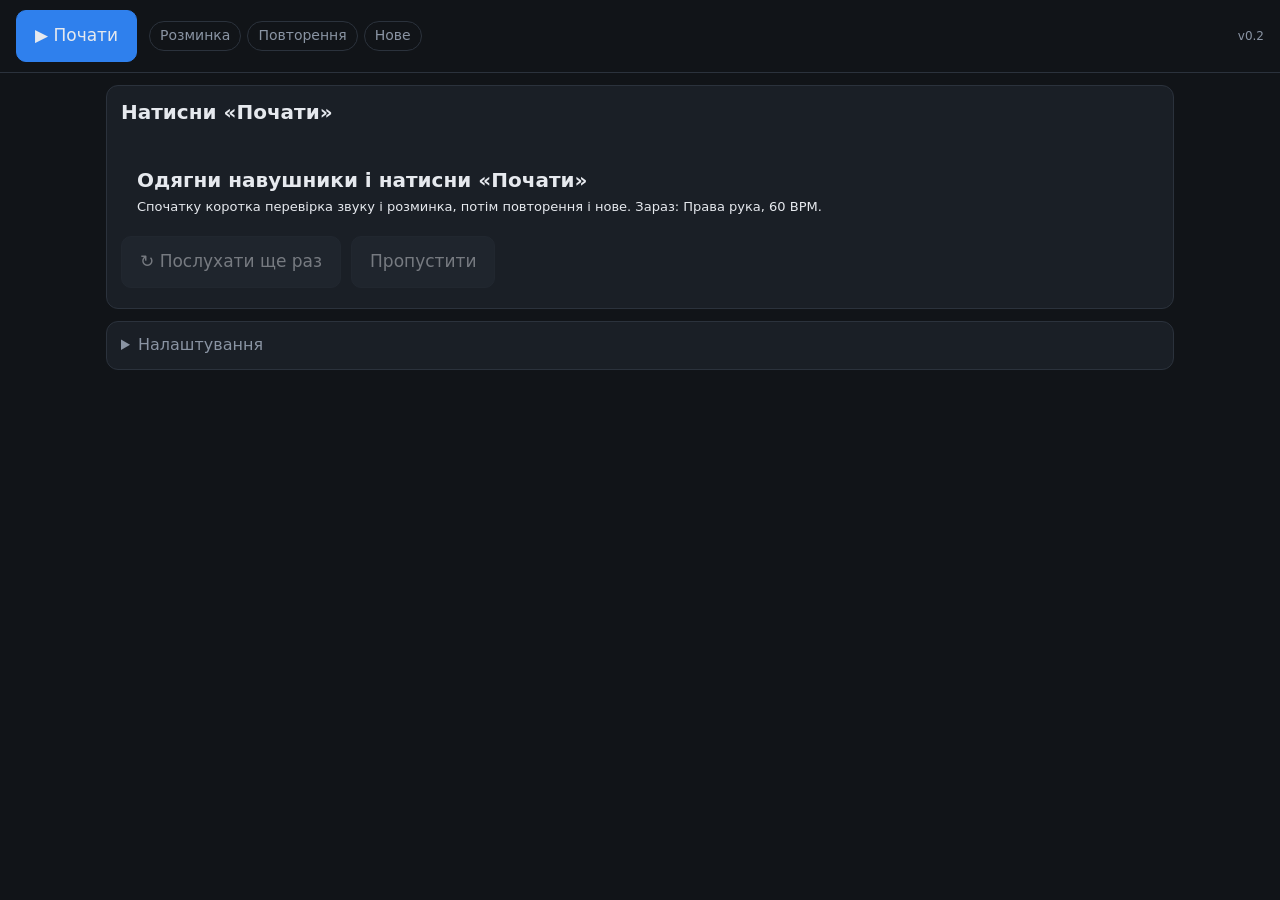
==== index.html @ 02f57fab "Trainer: help ladder, sound check, beat frame, hit pops, hand colours - Help ladder for a phrase tha" ====
<!doctype html>
<html lang="uk">
<head>
  <meta charset="utf-8">
  <meta name="viewport" content="width=device-width, initial-scale=1, viewport-fit=cover">
  <meta name="theme-color" content="#111418">
  <title>Ехо-тренажер</title>
  <link rel="stylesheet" href="style.css">
</head>
<body class="trainer">
  <div id="beatFrame"></div>
  <header class="topbar">
    <button id="goBtn" class="big primary">▶ Почати</button>
    <nav id="stages" class="stages">
      <span data-stage="warmup">Розминка</span>
      <span data-stage="review">Повторення</span>
      <span data-stage="new">Нове</span>
    </nav>
    <span class="muted version">v0.2</span>
  </header>

  <main class="trainer-main">
    <section class="card stage-card">
      <div class="phrase-head">
        <div>
          <div id="phraseTitle" class="phrase-title">Натисни «Почати»</div>
          <div id="phraseSub" class="muted small"></div>
        </div>
        <div class="head-right">
          <div id="streak" class="streak"></div>
          <div id="micLabel" class="muted small"></div>
        </div>
      </div>

      <div id="grid" class="grid"></div>

      <div id="plate" class="result rec"></div>

      <div class="row">
        <button id="againBtn" class="big" disabled>↻ Послухати ще раз</button>
        <button id="skipBtn" class="big" disabled>Пропустити</button>
      </div>
    </section>

    <section class="card">
      <details id="settingsBox">
        <summary>Налаштування</summary>
        <div class="settings">
          <label class="inline">Звук
            <select id="kitSelect"><option value="pad">Мій пад</option><option value="snare">Малий барабан</option></select>
          </label>
          <label class="inline">Оцінка
            <select id="strictSelect"></select>
          </label>
          <label class="slider">
            <span>Чутливість мікрофона: <b id="sensVal"></b></span>
            <input id="sens" type="range" min="0" max="30" step="1">
            <span class="muted small">Удари губляться — праворуч. Ловить зайве (кімнату, хвіст пада) — ліворуч.</span>
          </label>
          <label class="slider">
            <span>Метроном: <b id="metroVal"></b></span>
            <input id="metro" type="range" min="0" max="100" step="5">
          </label>
          <label class="inline check"><input id="leftTopCheck" type="checkbox"> Ліва рука зверху</label>
          <label class="inline check"><input id="blinkCheck" type="checkbox"> Мигалка: рамка екрана блимає на кожну долю</label>
          <label class="inline check"><input id="replayCheck" type="checkbox"> «Як я зіграв»: після кожної спроби програти її звуком барабана</label>
          <p class="muted small">Мікрофон, чутливість, записи пада і калібрування затримки — на <a href="test.html">сторінці тесту</a>.</p>
        </div>
      </details>
    </section>
  </main>

  <script type="module" src="trainer.js"></script>
</body>
</html>
---- style.css ----
:root {
  --bg: #111418;
  --card: #1a1f26;
  --line: #2b323c;
  --text: #e6e9ee;
  --muted: #8a94a3;
  --accent: #ff9f43;
  --soft: #4fc3f7;
  --ok: #66d17a;
  --bad: #ff6b6b;
  --primary: #2f80ed;
  --right: #ff7a59;
  --left: #4fc3f7;
  color-scheme: dark;
}

* { box-sizing: border-box; }

body {
  margin: 0;
  background: var(--bg);
  color: var(--text);
  font: 16px/1.4 system-ui, -apple-system, "Segoe UI", Roboto, sans-serif;
  padding: env(safe-area-inset-top) env(safe-area-inset-right) env(safe-area-inset-bottom) env(safe-area-inset-left);
}

.topbar {
  position: sticky;
  top: 0;
  z-index: 2;
  display: flex;
  align-items: center;
  gap: 12px;
  padding: 10px 16px;
  background: var(--bg);
  border-bottom: 1px solid var(--line);
}
.status { flex: 1; min-width: 0; }
.status > div { overflow: hidden; text-overflow: ellipsis; white-space: nowrap; }
.version { font-size: 12px; }

main {
  display: grid;
  grid-template-columns: repeat(auto-fit, minmax(min(100%, 420px), 1fr));
  gap: 12px;
  padding: 12px 16px 32px;
}

.card {
  background: var(--card);
  border: 1px solid var(--line);
  border-radius: 12px;
  padding: 12px 14px;
  min-width: 0;
}
h2 { font-size: 16px; margin: 0 0 10px; color: var(--muted); font-weight: 600; }
p { margin: 0 0 10px; }

.muted { color: var(--muted); }
.small { font-size: 13px; }

.row { display: flex; flex-wrap: wrap; align-items: center; gap: 10px; margin: 8px 0; }
.row.small { gap: 16px; }

button {
  font: inherit;
  color: var(--text);
  background: #262d37;
  border: 1px solid var(--line);
  border-radius: 10px;
  padding: 8px 12px;
  cursor: pointer;
  touch-action: manipulation;
}
button.big { min-height: 52px; padding: 10px 18px; font-size: 17px; }
button.primary { background: var(--primary); border-color: var(--primary); }
button.armed { background: var(--bad); border-color: var(--bad); }
button:disabled { opacity: .45; }

input[type=number], select {
  font: inherit;
  color: var(--text);
  background: #0d1014;
  border: 1px solid var(--line);
  border-radius: 8px;
  padding: 8px;
}
input[type=number] { width: 80px; }
label.inline { display: inline-flex; align-items: center; gap: 8px; }

.slider { display: block; margin: 12px 0 4px; }
.slider input { width: 100%; height: 36px; accent-color: var(--primary); }

canvas { display: block; width: 100%; height: 160px; background: #0d1014; border-radius: 8px; margin-top: 8px; }

.meter { position: relative; height: 22px; background: #0d1014; border-radius: 6px; overflow: hidden; }
#meterFill { position: absolute; inset: 0 auto 0 0; width: 0; background: linear-gradient(90deg, var(--ok), var(--accent)); }
#meterThr { position: absolute; top: 0; bottom: 0; width: 2px; background: var(--bad); left: 0; }

.counter { display: flex; align-items: baseline; gap: 10px; }
#hitCount { font-size: 56px; font-weight: 700; font-variant-numeric: tabular-nums; }

.result { min-height: 1.4em; margin-top: 6px; }
.result .ok { color: var(--ok); }
.result .bad { color: var(--bad); }

/* recording state plate: amber = wait, green = play now, outlined green = done */
.rec { display: flex; flex-direction: column; gap: 4px; padding: 10px 14px; border-radius: 10px; border: 2px solid transparent; }
.rec:empty { display: none; }
.rec b { font-size: 1.25em; }
.rec-wait { background: rgba(255, 159, 67, .15); border-color: var(--accent); color: var(--accent); }
.rec-go { background: var(--ok); border-color: var(--ok); color: #0d1a10; }
.rec-done { background: rgba(102, 209, 122, .12); border-color: var(--ok); color: var(--ok); }
.rec-warn { background: rgba(255, 107, 107, .12); border-color: var(--bad); color: var(--bad); }

.dots { display: flex; gap: 6px; flex-wrap: wrap; }
.dots span { width: 18px; height: 18px; border-radius: 50%; border: 2px solid var(--line); }
.dots span.count { width: 12px; height: 12px; }
.dots span.now { border-color: var(--text); }
.dots span.hit { background: var(--ok); border-color: var(--ok); }
.dots span.miss { background: var(--bad); border-color: var(--bad); }

.samples { display: flex; flex-direction: column; gap: 6px; margin: 8px 0; }
.sample { display: flex; align-items: center; gap: 8px; }
.sample canvas { width: 120px; height: 36px; margin: 0; flex: none; }
.sample .tag { width: 64px; flex: none; font-weight: 600; }
.sample .tag.accent { color: var(--accent); }
.sample .tag.soft { color: var(--soft); }
.sample .grow { flex: 1; }

.phrase { display: flex; gap: 6px; margin: 12px 0 0; font-size: 26px; font-weight: 700; }
.phrase span { width: 1.4em; text-align: center; border-radius: 6px; position: relative; padding-top: 14px; }
.phrase span.acc::before { content: ">"; position: absolute; top: -4px; left: 0; right: 0; font-size: 16px; color: var(--accent); }
.phrase span.now { background: var(--primary); }

pre { white-space: pre-wrap; word-break: break-word; color: var(--muted); }
summary { cursor: pointer; color: var(--muted); }

/* ---------- echo trainer ---------- */

.stages { flex: 1; display: flex; gap: 6px; flex-wrap: wrap; min-width: 0; }
.stages span { padding: 4px 10px; border-radius: 999px; border: 1px solid var(--line); color: var(--muted); font-size: 14px; }
.stages span.active { border-color: var(--primary); background: var(--primary); color: #fff; }
.stages span.done { color: var(--ok); border-color: var(--ok); }
.stages span.done::before { content: "✓ "; }

.trainer-main { grid-template-columns: 1fr; max-width: 1100px; margin: 0 auto; }
.phrase-head { display: flex; justify-content: space-between; align-items: flex-start; gap: 12px; }
.phrase-title { font-size: 20px; font-weight: 700; }

.grid {
  --n: 8;
  --dot: clamp(22px, 5vw, 34px);
  display: grid;
  grid-template-columns: 28px repeat(var(--n), 1fr);
  align-items: center;
  row-gap: 6px;
  margin: 18px 0 10px;
}
.grid .hand { color: var(--muted); font-weight: 700; text-align: center; }
.grid .slot { height: calc(var(--dot) * 1.5); display: flex; align-items: center; justify-content: center; }
.grid .mark { text-align: center; font-weight: 700; min-height: 1.4em; }
.grid .count { text-align: center; }

.grid .hand.R { color: var(--right); }
.grid .hand.L { color: var(--left); }
.grid .slot.R { background: rgba(255, 122, 89, .07); }
.grid .slot.L { background: rgba(79, 195, 247, .07); }

/* each hand has its colour and letter; the result is a ring around the note, so the colour stays */
.note {
  --hand: var(--right);
  width: var(--dot); height: var(--dot);
  border-radius: 50%;
  border: 3px solid var(--hand);
  background: color-mix(in srgb, var(--hand) 18%, transparent);
  color: var(--hand);
  display: flex; align-items: center; justify-content: center;
  font-weight: 800; font-size: calc(var(--dot) * .45); line-height: 1;
  transition: background .08s, box-shadow .08s;
}
.note.L { --hand: var(--left); }
.note.acc { width: calc(var(--dot) * 1.45); height: calc(var(--dot) * 1.45); border-width: 4px; font-size: calc(var(--dot) * .6); }
.note.acc::before { content: ">"; position: absolute; top: -1.1em; font-size: 15px; color: var(--text); }
.note.now { background: var(--hand); color: #111; box-shadow: 0 0 0 6px color-mix(in srgb, var(--hand) 40%, transparent); }
.note.heard { background: color-mix(in srgb, var(--hand) 55%, transparent); color: #111; }
.note.ok { box-shadow: 0 0 0 4px var(--ok); }
.note.early, .note.late { box-shadow: 0 0 0 4px #f2c94c; }
.note.miss { border-style: dashed; opacity: .55; box-shadow: 0 0 0 3px var(--bad); }
.note.weak { box-shadow: 0 0 0 4px var(--accent); border-style: dashed; }
.mark.ok { color: var(--ok); }
.mark.early, .mark.late { color: #f2c94c; }
.mark.miss { color: var(--bad); }
.mark.weak { color: var(--accent); }

.rec-listen { background: rgba(47, 128, 237, .15); border-color: var(--primary); color: #9cc3ff; }
.trainer .rec { min-height: 64px; justify-content: center; }

.settings { display: flex; flex-direction: column; gap: 12px; margin-top: 12px; }
label.check { align-items: flex-start; }
label.check input { width: 20px; height: 20px; margin-top: 2px; flex: none; }
a { color: #9cc3ff; }

/* phone in landscape: everything incl. the "your turn" plate fits without scrolling */
@media (max-height: 500px) {
  .trainer .topbar { padding: 6px 16px; }
  .trainer button.big { min-height: 40px; padding: 6px 14px; font-size: 15px; }
  .trainer main { padding: 8px 16px 16px; gap: 8px; }
  .trainer .card { padding: 8px 12px; }
  .stages span { padding: 2px 8px; font-size: 13px; }
  .phrase-title { font-size: 17px; }
  .grid { --dot: 22px; margin: 6px 0 4px; row-gap: 0; }
  .grid .slot { height: calc(var(--dot) * 1.5); }
  .grid .mark, .grid .count { min-height: 0; line-height: 1.2; }
  .trainer .rec { min-height: 0; padding: 6px 12px; }
  .trainer .rec b { font-size: 1.1em; }
  .trainer .row { margin: 6px 0 0; }
}

/* beat frame: the whole screen edge pulses on every beat, brighter on "1" (Patapon-style) */
#beatFrame { position: fixed; inset: 0; pointer-events: none; z-index: 5; border: 6px solid transparent; border-radius: 4px; }
#beatFrame.pulse { animation: beat .32s ease-out; }
#beatFrame.pulse.strong { animation: beat-strong .4s ease-out; }
@keyframes beat { from { border-color: rgba(156, 195, 255, .75); } to { border-color: transparent; } }
@keyframes beat-strong { from { border-color: #fff; box-shadow: inset 0 0 40px rgba(156, 195, 255, .5); } to { border-color: transparent; box-shadow: none; } }
body.fever #beatFrame.pulse { animation-name: beat-fever; }
@keyframes beat-fever { from { border-color: var(--accent); box-shadow: inset 0 0 40px rgba(255, 159, 67, .45); } to { border-color: transparent; box-shadow: none; } }
.grid .count.on { color: var(--text); font-weight: 700; }

/* instant hit feedback: a ring bursting out of the note */
.note { position: relative; }
.note::after { content: ""; position: absolute; inset: -3px; border-radius: 50%; border: 3px solid transparent; pointer-events: none; }
.note.pop-perfect::after { animation: pop .45s ease-out; border-color: #fff; }
.note.pop-good::after { animation: pop .45s ease-out; border-color: var(--ok); }
.note.pop-off::after { animation: pop-small .35s ease-out; border-color: #f2c94c; }
@keyframes pop { from { transform: scale(1); opacity: 1; } to { transform: scale(2.4); opacity: 0; } }
@keyframes pop-small { from { transform: scale(1); opacity: .9; } to { transform: scale(1.6); opacity: 0; } }

/* per-note loudness after an attempt */
.grid .vel { height: 26px; display: flex; align-items: flex-end; justify-content: center; }
.grid .vel i { display: block; width: 40%; max-width: 14px; height: 0; background: var(--muted); border-radius: 2px 2px 0 0; transition: height .15s; }
.grid .vel i.acc { background: #fff; }

.head-right { display: flex; flex-direction: column; align-items: flex-end; gap: 2px; text-align: right; }
.streak { font-weight: 700; color: var(--accent); min-height: 1.2em; }

@media (max-height: 500px) {
  .grid .vel { height: 14px; }
}
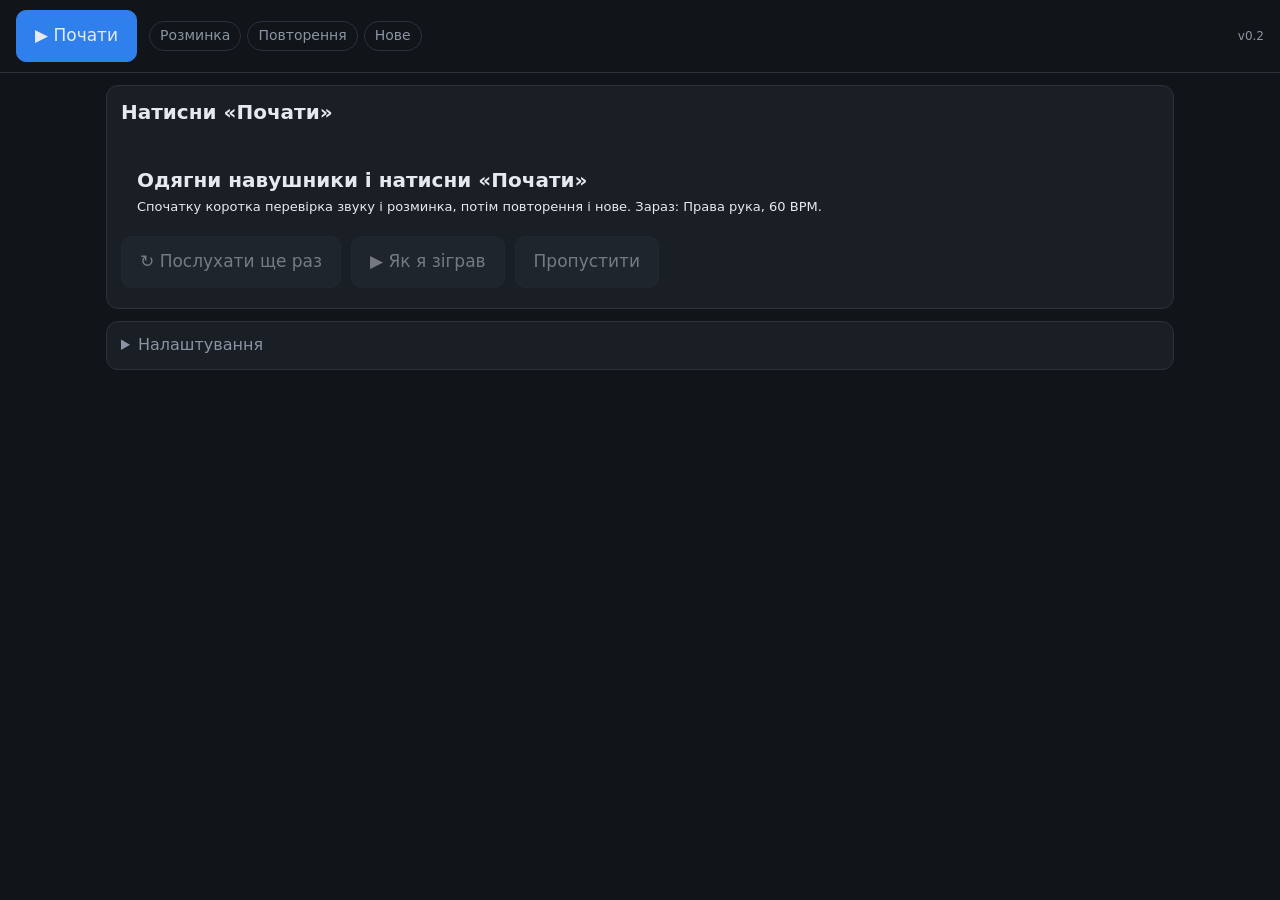
==== commit c2c1c367: ""How you played": on demand, accents judged against the player's own gap Even, calm playing came bac" ====
--- a/index.html
+++ b/index.html
@@ -38,6 +38,7 @@
 
       <div class="row">
         <button id="againBtn" class="big" disabled>↻ Послухати ще раз</button>
+        <button id="replayBtn" class="big" disabled>▶ Як я зіграв</button>
         <button id="skipBtn" class="big" disabled>Пропустити</button>
       </div>
     </section>
@@ -63,7 +64,6 @@
           </label>
           <label class="inline check"><input id="leftTopCheck" type="checkbox"> Ліва рука зверху</label>
           <label class="inline check"><input id="blinkCheck" type="checkbox"> Мигалка: рамка екрана блимає на кожну долю</label>
-          <label class="inline check"><input id="replayCheck" type="checkbox"> «Як я зіграв»: після кожної спроби програти її звуком барабана</label>
           <p class="muted small">Мікрофон, чутливість, записи пада і калібрування затримки — на <a href="test.html">сторінці тесту</a>.</p>
         </div>
       </details>
--- a/style.css
+++ b/style.css
@@ -158,7 +158,7 @@
   margin: 18px 0 10px;
 }
 .grid .hand { color: var(--muted); font-weight: 700; text-align: center; }
-.grid .slot { height: calc(var(--dot) * 1.5); display: flex; align-items: center; justify-content: center; }
+.grid .slot { height: calc(var(--dot) * 2.1); display: flex; align-items: center; justify-content: center; }
 .grid .mark { text-align: center; font-weight: 700; min-height: 1.4em; }
 .grid .count { text-align: center; }
 
@@ -180,8 +180,8 @@
   transition: background .08s, box-shadow .08s;
 }
 .note.L { --hand: var(--left); }
-.note.acc { width: calc(var(--dot) * 1.45); height: calc(var(--dot) * 1.45); border-width: 4px; font-size: calc(var(--dot) * .6); }
-.note.acc::before { content: ">"; position: absolute; top: -1.1em; font-size: 15px; color: var(--text); }
+.note.acc { width: calc(var(--dot) * 1.85); height: calc(var(--dot) * 1.85); border-width: 5px; font-size: calc(var(--dot) * .75); }
+.note.acc::before { content: ">"; position: absolute; top: -.95em; font-size: calc(var(--dot) * .7); font-weight: 900; color: var(--text); }
 .note.now { background: var(--hand); color: #111; box-shadow: 0 0 0 6px color-mix(in srgb, var(--hand) 40%, transparent); }
 .note.heard { background: color-mix(in srgb, var(--hand) 55%, transparent); color: #111; }
 .note.ok { box-shadow: 0 0 0 4px var(--ok); }
@@ -210,7 +210,7 @@
   .stages span { padding: 2px 8px; font-size: 13px; }
   .phrase-title { font-size: 17px; }
   .grid { --dot: 22px; margin: 6px 0 4px; row-gap: 0; }
-  .grid .slot { height: calc(var(--dot) * 1.5); }
+  .grid .slot { height: calc(var(--dot) * 2); }
   .grid .mark, .grid .count { min-height: 0; line-height: 1.2; }
   .trainer .rec { min-height: 0; padding: 6px 12px; }
   .trainer .rec b { font-size: 1.1em; }
@@ -221,9 +221,11 @@
 #beatFrame { position: fixed; inset: 0; pointer-events: none; z-index: 5; border: 6px solid transparent; border-radius: 4px; }
 #beatFrame.pulse { animation: beat .32s ease-out; }
 #beatFrame.pulse.strong { animation: beat-strong .4s ease-out; }
+#beatFrame.pulse.half { animation: beat-half .2s ease-out; }
+@keyframes beat-half { from { border-color: rgba(156, 195, 255, .28); } to { border-color: transparent; } }
 @keyframes beat { from { border-color: rgba(156, 195, 255, .75); } to { border-color: transparent; } }
 @keyframes beat-strong { from { border-color: #fff; box-shadow: inset 0 0 40px rgba(156, 195, 255, .5); } to { border-color: transparent; box-shadow: none; } }
-body.fever #beatFrame.pulse { animation-name: beat-fever; }
+body.fever #beatFrame.pulse:not(.half) { animation-name: beat-fever; }
 @keyframes beat-fever { from { border-color: var(--accent); box-shadow: inset 0 0 40px rgba(255, 159, 67, .45); } to { border-color: transparent; box-shadow: none; } }
 .grid .count.on { color: var(--text); font-weight: 700; }
 
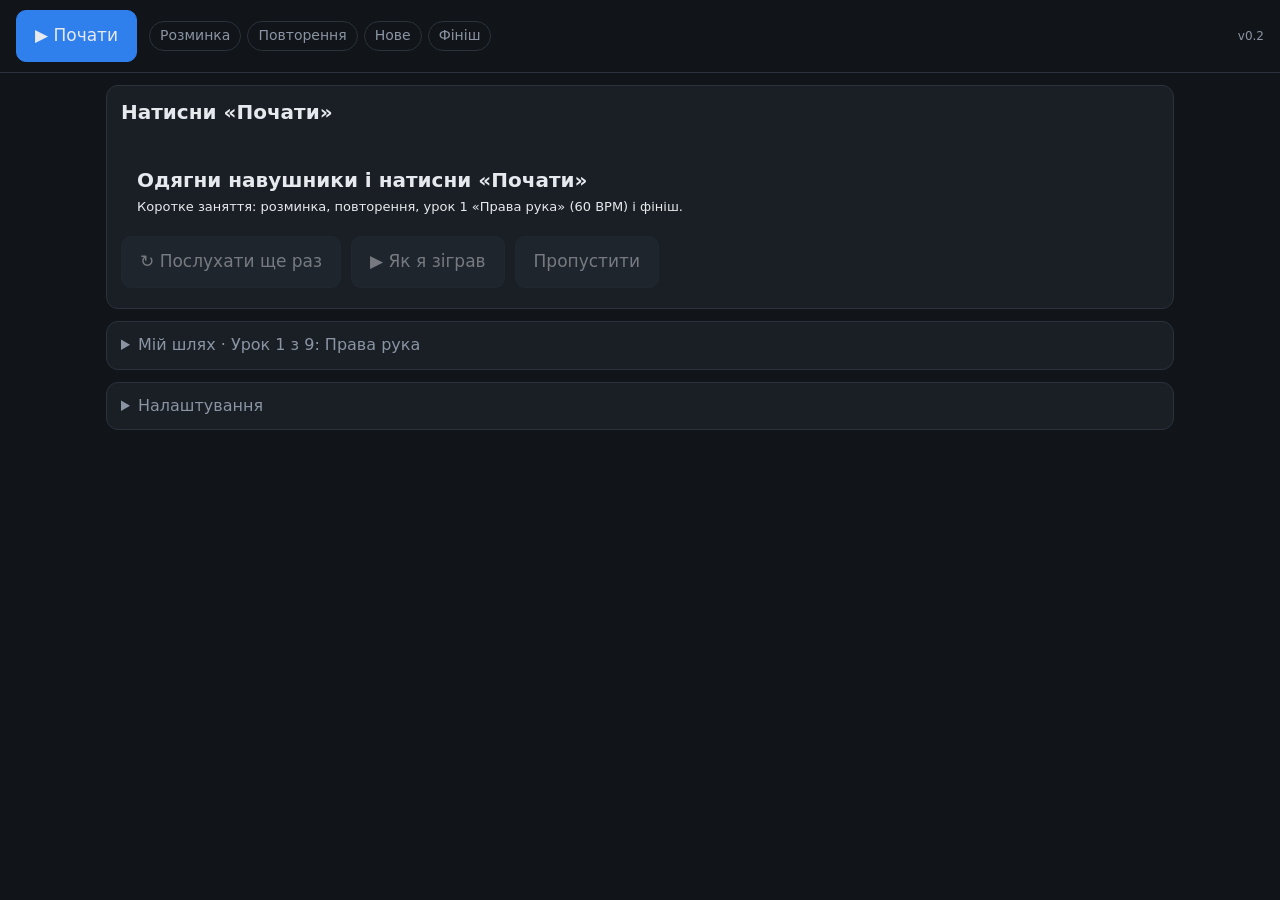
==== commit e38c7802: "Trainer: lessons map, sessions with a finish, pause after a miss, variety - Lessons: every ladder st" ====
--- a/index.html
+++ b/index.html
@@ -15,6 +15,7 @@
       <span data-stage="warmup">Розминка</span>
       <span data-stage="review">Повторення</span>
       <span data-stage="new">Нове</span>
+      <span data-stage="finish">Фініш</span>
     </nav>
     <span class="muted version">v0.2</span>
   </header>
@@ -32,15 +33,24 @@
         </div>
       </div>
 
+      <div id="gridLabel" class="grid-label"></div>
       <div id="grid" class="grid"></div>
 
       <div id="plate" class="result rec"></div>
 
       <div class="row">
         <button id="againBtn" class="big" disabled>↻ Послухати ще раз</button>
+        <button id="nextBtn" class="big primary" hidden>Далі ▶</button>
         <button id="replayBtn" class="big" disabled>▶ Як я зіграв</button>
         <button id="skipBtn" class="big" disabled>Пропустити</button>
       </div>
+    </section>
+
+    <section class="card">
+      <details id="mapBox">
+        <summary id="mapSummary">Мій шлях</summary>
+        <div id="map" class="map"></div>
+      </details>
     </section>
 
     <section class="card">
@@ -49,6 +59,9 @@
         <div class="settings">
           <label class="inline">Звук
             <select id="kitSelect"><option value="pad">Мій пад</option><option value="snare">Малий барабан</option></select>
+          </label>
+          <label class="inline">Заняття
+            <select id="lengthSelect"></select>
           </label>
           <label class="inline">Оцінка
             <select id="strictSelect"></select>
--- a/style.css
+++ b/style.css
@@ -249,3 +249,25 @@
 @media (max-height: 500px) {
   .grid .vel { height: 14px; }
 }
+
+/* trouble spot: a label above and a divider between the two passes */
+.grid-label { min-height: 1.3em; margin-top: 8px; color: var(--accent); font-weight: 700; }
+.grid-label:empty { display: none; }
+.grid .loop-start { border-left: 2px dashed var(--accent); }
+
+.rec .hold { margin-top: 4px; opacity: .85; }
+.rec .row { margin-top: 8px; }
+
+/* lessons map */
+.map { display: flex; flex-direction: column; gap: 4px; margin-top: 10px; }
+.map .level { margin: 10px 0 2px; }
+.map .level.locked { opacity: .6; }
+.lesson { display: flex; align-items: center; gap: 10px; padding: 6px 8px; border-radius: 8px; }
+.lesson .no { width: 3em; flex: none; color: var(--muted); font-variant-numeric: tabular-nums; }
+.lesson .grow { flex: 1; min-width: 0; }
+.lesson.current { background: rgba(47, 128, 237, .15); outline: 1px solid var(--primary); }
+.lesson.current .no { color: var(--text); }
+.lesson.passed .no { color: var(--ok); }
+.lesson.ahead, .lesson.locked { opacity: .55; }
+.lesson .tempo { width: 70px; height: 6px; background: #0d1014; border-radius: 3px; overflow: hidden; flex: none; }
+.lesson .tempo i { display: block; height: 100%; background: var(--ok); }
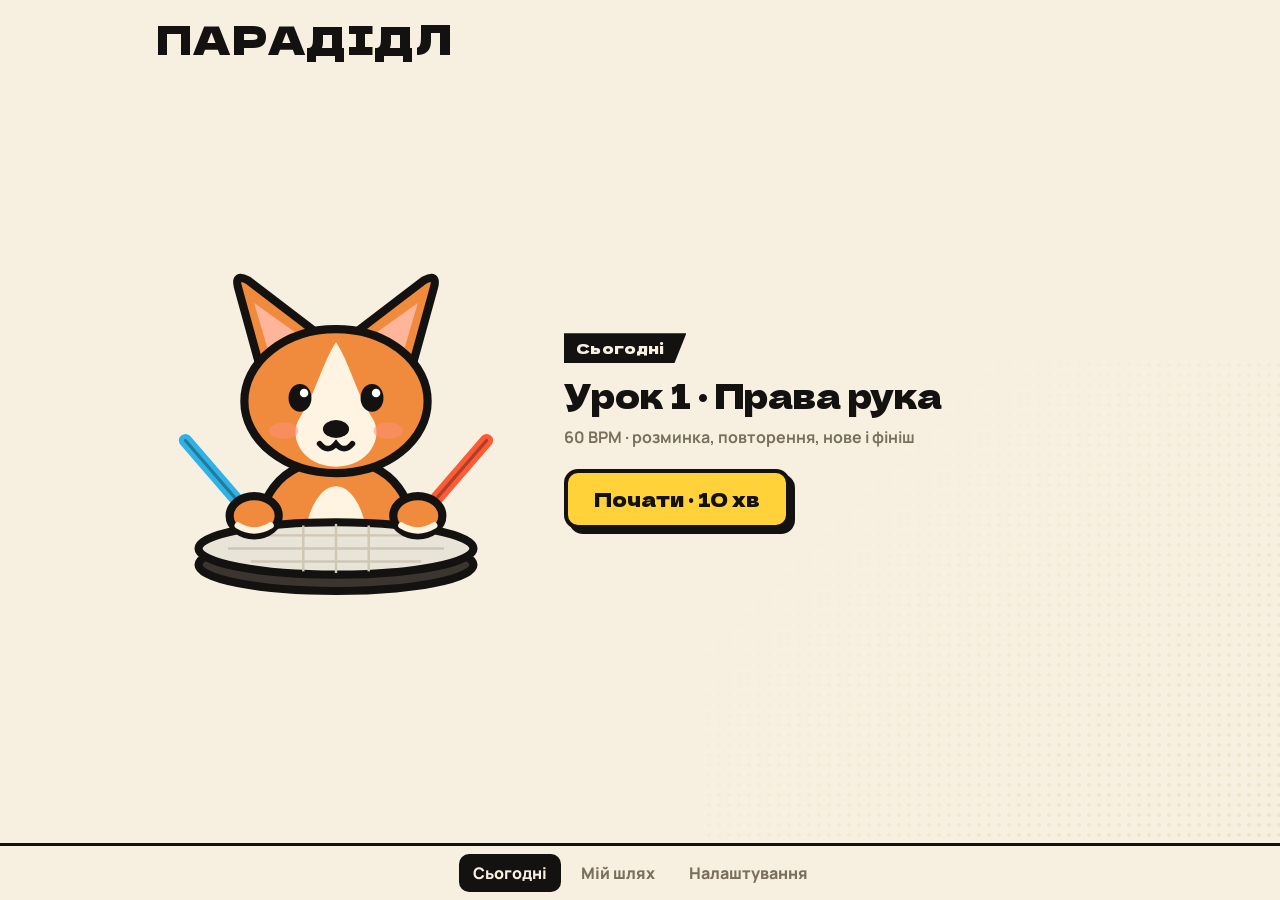
==== commit 04e44548: "Trainer redesign: rhythm-action comic look, screens, corgi partner Look in the spirit of Hi-Fi Rush " ====
--- a/index.html
+++ b/index.html
@@ -3,85 +3,99 @@
 <head>
   <meta charset="utf-8">
   <meta name="viewport" content="width=device-width, initial-scale=1, viewport-fit=cover">
-  <meta name="theme-color" content="#111418">
-  <title>Ехо-тренажер</title>
-  <link rel="stylesheet" href="style.css">
+  <meta name="theme-color" content="#f7f0e1">
+  <title>Парадідл</title>
+  <link rel="preconnect" href="https://fonts.googleapis.com">
+  <link rel="preconnect" href="https://fonts.gstatic.com" crossorigin>
+  <link rel="stylesheet" href="https://fonts.googleapis.com/css2?family=Dela+Gothic+One&family=Manrope:wght@500;700;800&display=swap">
+  <link rel="stylesheet" href="trainer.css">
 </head>
-<body class="trainer">
+<body data-screen="home">
   <div id="beatFrame"></div>
-  <header class="topbar">
-    <button id="goBtn" class="big primary">▶ Почати</button>
-    <nav id="stages" class="stages">
-      <span data-stage="warmup">Розминка</span>
-      <span data-stage="review">Повторення</span>
-      <span data-stage="new">Нове</span>
-      <span data-stage="finish">Фініш</span>
-    </nav>
-    <span class="muted version">v0.2</span>
-  </header>
 
-  <main class="trainer-main">
-    <section class="card stage-card">
-      <div class="phrase-head">
-        <div>
-          <div id="phraseTitle" class="phrase-title">Натисни «Почати»</div>
-          <div id="phraseSub" class="muted small"></div>
-        </div>
-        <div class="head-right">
-          <div id="streak" class="streak"></div>
-          <div id="micLabel" class="muted small"></div>
-        </div>
+  <!-- today: the lesson and one big button -->
+  <section id="home" class="screen">
+    <div class="home-top">
+      <h1 class="logo">ПАРАДІДЛ</h1>
+      <div id="homeDays" class="chip"></div>
+    </div>
+    <div class="home-main">
+      <div id="corgiHome" class="corgi-box"></div>
+      <div class="home-card">
+        <div class="slant ink">Сьогодні</div>
+        <div id="homeLesson" class="home-lesson"></div>
+        <div id="homeMeta" class="home-meta"></div>
+        <button id="goBtn" class="cta">Почати · <span id="homeLength">10 хв</span></button>
       </div>
+    </div>
+  </section>
 
-      <div id="gridLabel" class="grid-label"></div>
-      <div id="grid" class="grid"></div>
+  <!-- play: the phrase, the partner, the state -->
+  <section id="play" class="screen">
+    <div class="play-top">
+      <button id="pauseBtn" class="icon-btn" aria-label="Пауза">❚❚</button>
+      <div id="phraseTitle" class="slant ink title"></div>
+      <div id="bpmPlate" class="slant red bpm"></div>
+      <nav id="stages" class="stages">
+        <span data-stage="warmup">Розминка</span><span data-stage="review">Повторення</span><span data-stage="new">Нове</span><span data-stage="finish">Фініш</span>
+      </nav>
+      <div id="streak" class="combo"></div>
+    </div>
+    <div class="play-main">
+      <div id="corgiPlay" class="corgi-box"></div>
+      <div class="phrase-box">
+        <div id="phraseSub" class="sub"></div>
+        <div id="gridLabel" class="grid-label"></div>
+        <div id="grid" class="grid"></div>
+      </div>
+    </div>
+    <div class="play-bottom">
+      <div id="plate" class="plate"></div>
+      <div class="actions">
+        <button id="nextBtn" class="cta small" hidden>Далі ▶</button>
+        <button id="againBtn" class="ghost" disabled>↻ Ще раз послухати</button>
+        <button id="replayBtn" class="ghost" disabled>▶ Як я зіграв</button>
+        <button id="skipBtn" class="ghost" disabled>Пропустити</button>
+      </div>
+    </div>
+  </section>
 
-      <div id="plate" class="result rec"></div>
+  <!-- the way: lessons by level -->
+  <section id="path" class="screen page">
+    <h2 class="slant ink">Мій шлях</h2>
+    <p id="mapSummary" class="lead"></p>
+    <div id="map" class="map"></div>
+  </section>
 
-      <div class="row">
-        <button id="againBtn" class="big" disabled>↻ Послухати ще раз</button>
-        <button id="nextBtn" class="big primary" hidden>Далі ▶</button>
-        <button id="replayBtn" class="big" disabled>▶ Як я зіграв</button>
-        <button id="skipBtn" class="big" disabled>Пропустити</button>
-      </div>
-    </section>
+  <!-- settings -->
+  <section id="settings" class="screen page">
+    <h2 class="slant ink">Налаштування</h2>
+    <div class="settings">
+      <label class="field">Заняття <select id="lengthSelect"></select></label>
+      <label class="field">Звук партнера
+        <select id="kitSelect"><option value="pad">Мій пад</option><option value="snare">Малий барабан</option></select>
+      </label>
+      <label class="field">Оцінка <select id="strictSelect"></select></label>
+      <label class="field slider">
+        <span>Чутливість мікрофона: <b id="sensVal"></b></span>
+        <input id="sens" type="range" min="0" max="30" step="1">
+        <small>Удари губляться — праворуч. Ловить зайве (кімнату, хвіст пада) — ліворуч.</small>
+      </label>
+      <label class="field slider">
+        <span>Метроном: <b id="metroVal"></b></span>
+        <input id="metro" type="range" min="0" max="100" step="5">
+      </label>
+      <label class="check"><input id="blinkCheck" type="checkbox"> Екран пульсує в такт</label>
+      <label class="check"><input id="leftTopCheck" type="checkbox"> Ліва рука зверху</label>
+      <p class="hint">Мікрофон: <span id="micLabel">—</span>. Записи пада, калібрування й детектор — на <a href="test.html">сторінці тесту</a>.</p>
+    </div>
+  </section>
 
-    <section class="card">
-      <details id="mapBox">
-        <summary id="mapSummary">Мій шлях</summary>
-        <div id="map" class="map"></div>
-      </details>
-    </section>
-
-    <section class="card">
-      <details id="settingsBox">
-        <summary>Налаштування</summary>
-        <div class="settings">
-          <label class="inline">Звук
-            <select id="kitSelect"><option value="pad">Мій пад</option><option value="snare">Малий барабан</option></select>
-          </label>
-          <label class="inline">Заняття
-            <select id="lengthSelect"></select>
-          </label>
-          <label class="inline">Оцінка
-            <select id="strictSelect"></select>
-          </label>
-          <label class="slider">
-            <span>Чутливість мікрофона: <b id="sensVal"></b></span>
-            <input id="sens" type="range" min="0" max="30" step="1">
-            <span class="muted small">Удари губляться — праворуч. Ловить зайве (кімнату, хвіст пада) — ліворуч.</span>
-          </label>
-          <label class="slider">
-            <span>Метроном: <b id="metroVal"></b></span>
-            <input id="metro" type="range" min="0" max="100" step="5">
-          </label>
-          <label class="inline check"><input id="leftTopCheck" type="checkbox"> Ліва рука зверху</label>
-          <label class="inline check"><input id="blinkCheck" type="checkbox"> Мигалка: рамка екрана блимає на кожну долю</label>
-          <p class="muted small">Мікрофон, чутливість, записи пада і калібрування затримки — на <a href="test.html">сторінці тесту</a>.</p>
-        </div>
-      </details>
-    </section>
-  </main>
+  <nav class="tabs">
+    <button data-go="home" class="on">Сьогодні</button>
+    <button data-go="path">Мій шлях</button>
+    <button data-go="settings">Налаштування</button>
+  </nav>
 
   <script type="module" src="trainer.js"></script>
 </body>
--- a/trainer.css
+++ b/trainer.css
@@ -0,0 +1,305 @@
+/* Trainer look: rhythm-action comic (Hi-Fi Rush / Persona / Patapon) — cream paper, black ink, thick
+   outlines, slanted plates, one hot red, the hands in coral and blue. The test page keeps style.css. */
+
+:root {
+  --paper: #f7f0e1;
+  --paper-2: #efe4cb;
+  --ink: #141210;
+  --ink-2: #3a352e;
+  --muted: #7a6f5d;
+  --red: #e8332a;
+  --yellow: #ffd23a;
+  --ok: #23a35a;
+  --off: #f2b705;
+  --right: #ff5a36;
+  --left: #2fb3e6;
+  --display: "Dela Gothic One", "Arial Black", system-ui, sans-serif;
+  --text: "Manrope", system-ui, -apple-system, "Segoe UI", sans-serif;
+  color-scheme: light;
+}
+
+* { box-sizing: border-box; }
+html, body { height: 100%; }
+body {
+  margin: 0;
+  background: var(--paper);
+  color: var(--ink);
+  font: 500 16px/1.4 var(--text);
+  padding: env(safe-area-inset-top) env(safe-area-inset-right) env(safe-area-inset-bottom) env(safe-area-inset-left);
+  overflow-x: hidden;
+}
+/* halftone dots in a corner, like printed comics */
+body::before {
+  content: ""; position: fixed; right: 0; bottom: 0; width: 45vw; height: 60vh; pointer-events: none; z-index: 0;
+  background: radial-gradient(circle, var(--paper-2) 1.6px, transparent 1.8px) 0 0 / 10px 10px;
+  -webkit-mask-image: linear-gradient(135deg, transparent 20%, #000 90%);
+  mask-image: linear-gradient(135deg, transparent 20%, #000 90%);
+}
+a { color: var(--red); }
+button { font: inherit; color: inherit; cursor: pointer; touch-action: manipulation; }
+button:disabled { opacity: .35; cursor: default; }
+
+/* ---------- building blocks ---------- */
+
+.slant {
+  display: inline-block;
+  padding: 6px 22px 6px 12px;
+  font: 400 15px/1.2 var(--display);
+  letter-spacing: .02em;
+  clip-path: polygon(0 0, 100% 0, calc(100% - 12px) 100%, 0 100%);
+  margin: 0;
+}
+.slant.ink { background: var(--ink); color: var(--paper); }
+.slant:empty { display: none; }
+.slant.red { background: var(--red); color: #fff; }
+
+.cta {
+  font: 400 20px/1 var(--display);
+  background: var(--yellow);
+  color: var(--ink);
+  border: 4px solid var(--ink);
+  border-radius: 14px;
+  padding: 16px 26px;
+  box-shadow: 5px 5px 0 var(--ink);
+  transition: transform .06s, box-shadow .06s;
+}
+.cta:active { transform: translate(4px, 4px); box-shadow: 1px 1px 0 var(--ink); }
+.cta.small { font-size: 15px; padding: 10px 16px; box-shadow: 3px 3px 0 var(--ink); border-width: 3px; }
+
+.ghost {
+  background: transparent; border: 2px solid var(--ink); border-radius: 10px;
+  padding: 7px 12px; font-weight: 700; font-size: 14px;
+}
+.icon-btn {
+  width: 44px; height: 44px; flex: none; border-radius: 50%;
+  background: var(--paper); border: 3px solid var(--ink); font-weight: 800; font-size: 13px;
+}
+.chip { font-weight: 800; font-size: 14px; color: var(--red); }
+
+/* ---------- screens ---------- */
+
+.screen { display: none; position: relative; z-index: 1; min-height: 100vh; min-height: 100dvh; }
+body[data-screen="home"] #home,
+body[data-screen="play"] #play,
+body[data-screen="path"] #path,
+body[data-screen="settings"] #settings { display: flex; }
+.page { flex-direction: column; gap: 14px; max-width: 760px; margin: 0 auto; padding: 22px 16px 96px; }
+.page h2 { font-size: 20px; align-self: flex-start; }
+.lead { margin: 0; font-weight: 700; }
+
+.tabs {
+  position: fixed; left: 0; right: 0; bottom: 0; z-index: 3;
+  display: flex; justify-content: center; gap: 6px;
+  padding: 8px 12px calc(8px + env(safe-area-inset-bottom));
+  background: var(--paper); border-top: 3px solid var(--ink);
+}
+.tabs button { background: none; border: 0; padding: 8px 14px; font-weight: 800; color: var(--muted); border-radius: 10px; }
+.tabs button.on { background: var(--ink); color: var(--paper); }
+body[data-screen="play"] .tabs { display: none; }
+
+/* home */
+#home { flex-direction: column; padding: 18px 16px 96px; max-width: 1000px; margin: 0 auto; }
+.home-top { display: flex; justify-content: space-between; align-items: center; gap: 12px; }
+.logo { margin: 0; font: 400 clamp(26px, 6vw, 40px)/1 var(--display); letter-spacing: .02em; }
+.home-main { flex: 1; display: flex; align-items: center; gap: clamp(16px, 4vw, 48px); }
+.home-main .corgi-box { flex: 1; max-width: 360px; aspect-ratio: 220 / 200; }
+.home-card { flex: 1; display: flex; flex-direction: column; align-items: flex-start; gap: 12px; }
+.home-lesson { font: 400 clamp(22px, 4vw, 34px)/1.15 var(--display); }
+.home-meta { color: var(--muted); font-weight: 700; }
+.home-card .cta { margin-top: 8px; }
+
+/* play */
+#play { flex-direction: column; padding: 10px 16px 12px; gap: 6px; }
+.play-top { display: flex; align-items: center; gap: 10px; flex-wrap: wrap; }
+.play-top .title { max-width: 52vw; overflow: hidden; text-overflow: ellipsis; white-space: nowrap; }
+.stages { display: flex; gap: 4px; margin-left: auto; }
+.stages span { font-size: 12px; font-weight: 800; color: var(--muted); padding: 3px 8px; border: 2px solid transparent; border-radius: 8px; }
+.stages span.active { color: var(--ink); border-color: var(--ink); background: var(--yellow); }
+.stages span.done { color: var(--ok); }
+.stages span.done::before { content: "✓ "; }
+.combo { font: 400 15px/1 var(--display); color: var(--red); min-width: 4em; text-align: right; }
+.combo:empty { min-width: 0; }
+
+.play-main { flex: 1; display: flex; align-items: center; gap: clamp(8px, 3vw, 32px); min-height: 0; }
+.play-main .corgi-box { flex: 0 0 auto; width: clamp(130px, 26vw, 280px); aspect-ratio: 220 / 200; }
+.phrase-box { flex: 1; min-width: 0; }
+.sub { color: var(--muted); font-weight: 700; font-size: 14px; }
+.grid-label { font: 400 15px/1.2 var(--display); color: var(--red); margin-top: 6px; }
+.grid-label:empty { display: none; }
+
+.play-bottom { display: flex; flex-direction: column; gap: 8px; }
+.actions { display: flex; gap: 8px; flex-wrap: wrap; align-items: center; }
+
+/* the state banner: listen (ink), your turn (yellow), clean (green), again (red), problem (red) */
+.plate {
+  display: flex; flex-direction: column; gap: 2px;
+  padding: 10px 40px 10px 16px;
+  clip-path: polygon(0 0, 100% 0, calc(100% - 24px) 100%, 0 100%);
+  background: var(--ink); color: var(--paper);
+  min-height: 58px; justify-content: center;
+}
+.plate:empty { visibility: hidden; }
+.plate b { font: 400 22px/1.15 var(--display); letter-spacing: .02em; }
+.plate span { font-size: 14px; font-weight: 700; opacity: .9; }
+.plate .hold { opacity: .75; font-weight: 600; }
+.plate .row { display: flex; gap: 10px; margin-top: 8px; flex-wrap: wrap; }
+.plate .row .cta { font-size: 15px; padding: 10px 16px; box-shadow: 3px 3px 0 var(--paper); border-color: var(--paper); }
+.plate.p-go { background: var(--yellow); color: var(--ink); }
+.plate.p-done { background: var(--ok); color: #fff; }
+.plate.p-wait, .plate.p-warn { background: var(--red); color: #fff; }
+
+/* ---------- phrase grid ---------- */
+
+.grid {
+  --n: 8;
+  --dot: clamp(24px, 4.6vw, 40px);
+  display: grid;
+  grid-template-columns: 30px repeat(var(--n), 1fr);
+  align-items: center;
+  margin: 8px 0 4px;
+}
+.grid .hand { font: 400 18px/1 var(--display); text-align: center; }
+.grid .hand.R { color: var(--right); }
+.grid .hand.L { color: var(--left); }
+.grid .slot { height: calc(var(--dot) * 2.1); display: flex; align-items: center; justify-content: center; }
+.grid .slot.R { background: color-mix(in srgb, var(--right) 10%, transparent); }
+.grid .slot.L { background: color-mix(in srgb, var(--left) 10%, transparent); }
+.grid .mark { text-align: center; font-weight: 800; min-height: 1.3em; }
+.grid .count { text-align: center; font-weight: 800; font-size: 13px; color: var(--muted); }
+.grid .count.on { color: var(--ink); transform: scale(1.3); }
+.grid .loop-start { border-left: 3px dashed var(--red); }
+
+.note {
+  --hand: var(--right);
+  position: relative;
+  width: var(--dot); height: var(--dot);
+  border-radius: 50%;
+  background: var(--hand);
+  border: 3.5px solid var(--ink);
+  color: var(--ink);
+  display: flex; align-items: center; justify-content: center;
+  font: 400 calc(var(--dot) * .42)/1 var(--display);
+  transition: transform .08s ease-out, box-shadow .1s;
+}
+.note.L { --hand: var(--left); }
+.note.acc { width: calc(var(--dot) * 1.8); height: calc(var(--dot) * 1.8); border-width: 5px; font-size: calc(var(--dot) * .7); }
+.note.acc::before { content: ">"; position: absolute; top: -1em; font: 400 calc(var(--dot) * .6)/1 var(--display); color: var(--ink); }
+.note.now { transform: scale(1.22); box-shadow: 0 0 0 5px var(--ink); }
+.note.heard { filter: saturate(1.4) brightness(.9); }
+.note.ok { box-shadow: 0 0 0 4px var(--ok); }
+.note.early, .note.late { box-shadow: 0 0 0 4px var(--off); }
+.note.miss { background: var(--paper); border-style: dashed; box-shadow: 0 0 0 3px var(--red); }
+.note.weak { box-shadow: 0 0 0 4px var(--red); border-style: dashed; }
+.mark.ok { color: var(--ok); }
+.mark.early, .mark.late { color: var(--off); }
+.mark.miss, .mark.weak { color: var(--red); }
+
+/* instant hit feedback: a comic ring bursting out of the note */
+.note::after { content: ""; position: absolute; inset: -4px; border-radius: 50%; border: 4px solid transparent; pointer-events: none; }
+.note.pop-perfect::after { animation: pop .45s ease-out; border-color: var(--ink); }
+.note.pop-good::after { animation: pop .45s ease-out; border-color: var(--ok); }
+.note.pop-off::after { animation: pop-small .35s ease-out; border-color: var(--off); }
+@keyframes pop { from { transform: scale(1); opacity: 1; } to { transform: scale(2.4); opacity: 0; } }
+@keyframes pop-small { from { transform: scale(1); opacity: .9; } to { transform: scale(1.6); opacity: 0; } }
+
+/* per-note loudness after an attempt */
+.grid .vel { height: 22px; display: flex; align-items: flex-end; justify-content: center; }
+.grid .vel i { display: block; width: 36%; max-width: 12px; height: 0; background: var(--muted); border: 2px solid var(--ink); border-bottom: 0; transition: height .15s; }
+.grid .vel i[style*="height: 0"], .grid .vel i:not([style]) { border: 0; }
+.grid .vel i.acc { background: var(--yellow); }
+
+/* ---------- beat frame ---------- */
+
+#beatFrame { position: fixed; inset: 0; pointer-events: none; z-index: 5; border: 8px solid transparent; }
+#beatFrame.pulse { animation: beat .3s ease-out; }
+#beatFrame.pulse.strong { animation: beat-strong .4s ease-out; }
+#beatFrame.pulse.half { animation: beat-half .2s ease-out; }
+@keyframes beat { from { border-color: var(--ink); } to { border-color: transparent; } }
+@keyframes beat-strong { from { border-color: var(--red); } to { border-color: transparent; } }
+@keyframes beat-half { from { border-color: color-mix(in srgb, var(--ink) 30%, transparent); } to { border-color: transparent; } }
+body.fever #beatFrame.pulse:not(.half) { animation-name: beat-fever; }
+@keyframes beat-fever { from { border-color: var(--yellow); box-shadow: inset 0 0 0 4px var(--red); } to { border-color: transparent; box-shadow: none; } }
+
+/* ---------- corgi ---------- */
+
+.corgi-box { position: relative; }
+.corgi { width: 100%; height: 100%; display: block; overflow: visible; }
+.corgi .head, .corgi .body, .corgi .arm { transform-box: view-box; }
+.corgi .head { transform-origin: 110px 124px; transition: transform .12s ease-out; }
+.corgi.bob .head { transform: translateY(4px) rotate(-2deg); }
+.corgi.big .head { transform: translateY(6px) scale(1.04); }
+.corgi .body { transform-origin: 110px 186px; transition: transform .1s ease-out; }
+.corgi.wag .body { transform: scale(1.03, .96); }
+.corgi .arm { transition: transform .07s ease-out; }
+.corgi .arm-l { transform-origin: 60px 152px; }
+.corgi .arm-r { transform-origin: 160px 152px; }
+.corgi.hit-l .arm-l { transform: rotate(-70deg); }
+.corgi.hit-r .arm-r { transform: rotate(70deg); }
+.corgi .eyes-happy, .corgi .mouth-open { display: none; }
+.corgi[data-mood="happy"] .eyes-open, .corgi[data-mood="happy"] .mouth { display: none; }
+.corgi[data-mood="happy"] .eyes-happy, .corgi[data-mood="happy"] .mouth-open { display: inline; }
+.corgi[data-mood="happy"] { animation: hop .45s ease-out 2; }
+.corgi[data-mood="cheer"] { transform: rotate(-5deg); transition: transform .2s; }
+@keyframes hop { 0%, 100% { transform: translateY(0); } 40% { transform: translateY(-10px); } }
+#corgiHome .corgi { animation: idle 1.2s ease-in-out infinite; }
+@keyframes idle { 0%, 100% { transform: translateY(0); } 50% { transform: translateY(3px); } }
+
+/* ---------- path (lessons map) ---------- */
+
+.map { display: flex; flex-direction: column; gap: 6px; }
+.map .level { margin: 14px 0 2px; display: flex; align-items: baseline; gap: 10px; flex-wrap: wrap; }
+.map .level b { font: 400 18px/1 var(--display); }
+.map .level span { color: var(--muted); font-weight: 700; font-size: 13px; }
+.map .level.locked { opacity: .6; }
+.lesson { display: flex; align-items: center; gap: 12px; padding: 9px 12px; border: 2.5px solid var(--ink); border-radius: 12px; background: var(--paper); }
+.lesson .no { width: 3.2em; flex: none; font: 400 15px/1 var(--display); }
+.lesson .grow { flex: 1; min-width: 0; font-weight: 800; }
+.lesson.current { background: var(--yellow); box-shadow: 4px 4px 0 var(--ink); }
+.lesson.passed .no { color: var(--ok); }
+.lesson.ahead, .lesson.locked { border-style: dashed; opacity: .6; }
+.lesson .tempo { width: 72px; height: 10px; border: 2px solid var(--ink); border-radius: 5px; overflow: hidden; flex: none; background: var(--paper); }
+.lesson .tempo i { display: block; height: 100%; background: var(--ok); }
+.lesson .muted { color: var(--muted); font-size: 13px; font-weight: 700; }
+
+/* ---------- settings ---------- */
+
+.settings { display: flex; flex-direction: column; gap: 16px; }
+.field { display: flex; flex-direction: column; gap: 6px; font-weight: 800; }
+.field select {
+  font: 700 16px var(--text); color: var(--ink); background: var(--paper);
+  border: 3px solid var(--ink); border-radius: 10px; padding: 10px; max-width: 320px;
+}
+.field input[type=range] { width: 100%; max-width: 480px; accent-color: var(--red); height: 32px; }
+.field small, .hint { color: var(--muted); font-weight: 600; font-size: 13px; }
+.check { display: flex; gap: 10px; align-items: center; font-weight: 800; }
+.check input { width: 22px; height: 22px; accent-color: var(--red); }
+
+/* ---------- phone ---------- */
+
+@media (orientation: portrait) {
+  .home-main { flex-direction: column; justify-content: center; }
+  .home-main .corgi-box { width: 70%; flex: none; }
+  .play-main { flex-direction: column; align-items: stretch; }
+  .play-main .corgi-box { width: 150px; align-self: center; }
+}
+
+/* phone in landscape: everything incl. the state banner fits without scrolling */
+@media (max-height: 500px) {
+  #play { padding: 6px 16px 8px; gap: 2px; }
+  .icon-btn { width: 36px; height: 36px; }
+  .slant { font-size: 13px; padding: 4px 18px 4px 10px; }
+  .stages span { font-size: 11px; padding: 2px 6px; }
+  .grid { --dot: 22px; margin: 2px 0; }
+  .grid .slot { height: calc(var(--dot) * 1.95); }
+  .grid .vel { height: 12px; }
+  .grid .mark, .grid .count { min-height: 0; line-height: 1.15; font-size: 12px; }
+  .plate { min-height: 0; padding: 6px 34px 6px 12px; }
+  .plate b { font-size: 17px; }
+  .plate span { font-size: 12px; }
+  .ghost { padding: 4px 10px; font-size: 13px; }
+  .play-main .corgi-box { width: clamp(110px, 22vw, 190px); }
+  #home { padding: 10px 16px 70px; }
+  .home-main .corgi-box { max-width: 220px; }
+  .cta { padding: 12px 20px; font-size: 17px; }
+  .tabs { padding: 4px 12px; }
+}
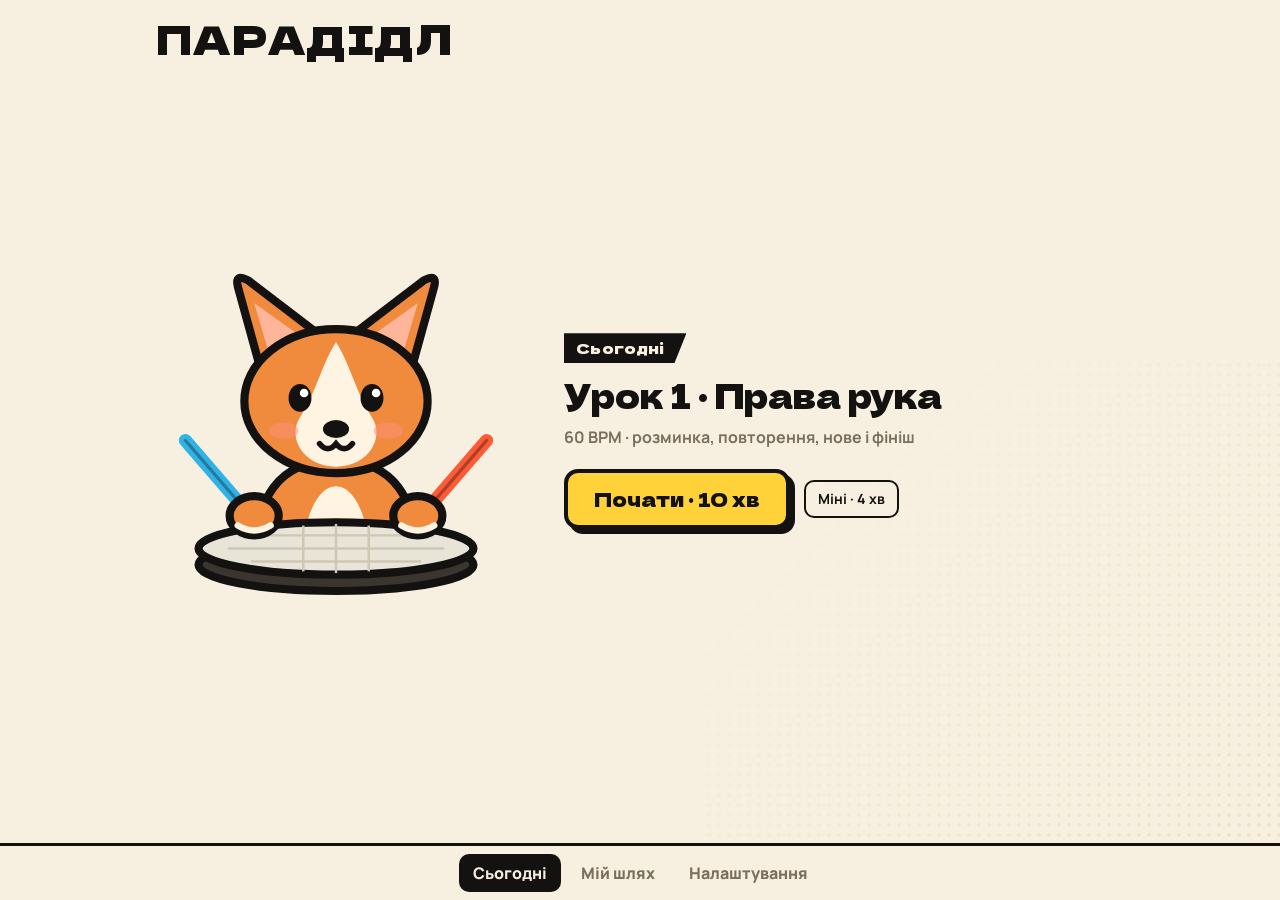
==== commit 6b1a5ea5: "Trainer as a patient teacher: mastery, profile, skill clouds - Mastery over sessions: learning → set" ====
--- a/index.html
+++ b/index.html
@@ -17,7 +17,6 @@
   <section id="home" class="screen">
     <div class="home-top">
       <h1 class="logo">ПАРАДІДЛ</h1>
-      <div id="homeDays" class="chip"></div>
     </div>
     <div class="home-main">
       <div id="corgiHome" class="corgi-box"></div>
@@ -25,7 +24,11 @@
         <div class="slant ink">Сьогодні</div>
         <div id="homeLesson" class="home-lesson"></div>
         <div id="homeMeta" class="home-meta"></div>
-        <button id="goBtn" class="cta">Почати · <span id="homeLength">10 хв</span></button>
+        <div id="homeNote" class="home-note"></div>
+        <div class="home-go">
+          <button id="goBtn" class="cta">Почати · <span id="homeLength">10 хв</span></button>
+          <button id="miniBtn" class="ghost">Міні · 4 хв</button>
+        </div>
       </div>
     </div>
   </section>
@@ -47,9 +50,11 @@
         <div id="phraseSub" class="sub"></div>
         <div id="gridLabel" class="grid-label"></div>
         <div id="grid" class="grid"></div>
+        <div id="summary" class="summary"></div>
       </div>
     </div>
     <div class="play-bottom">
+      <div id="rank" class="rank"></div>
       <div id="plate" class="plate"></div>
       <div class="actions">
         <button id="nextBtn" class="cta small" hidden>Далі ▶</button>
--- a/trainer.css
+++ b/trainer.css
@@ -303,3 +303,163 @@
   .cta { padding: 12px 20px; font-size: 17px; }
   .tabs { padding: 4px 12px; }
 }
+
+/* ---------- rank, hit words, screen thump ---------- */
+
+.play-bottom { position: relative; }
+.rank {
+  position: absolute; right: 54px; bottom: calc(100% - 64px); z-index: 4; pointer-events: none;
+  font: 400 clamp(56px, 11vw, 110px)/1 var(--display);
+  -webkit-text-stroke: 4px var(--ink); paint-order: stroke fill;
+  color: var(--paper); opacity: 0; transform: rotate(-8deg);
+}
+.rank.show { opacity: 1; animation: rank-in .35s cubic-bezier(.2, 1.6, .4, 1); }
+.rank.r-S { color: var(--yellow); text-shadow: 6px 6px 0 var(--red); }
+.rank.r-A { color: var(--yellow); }
+.rank.r-B { color: var(--paper); }
+.rank.r-C, .rank.r-D { color: #fff; text-shadow: 5px 5px 0 var(--left); }
+@keyframes rank-in { from { opacity: 0; transform: scale(2.4) rotate(-20deg); } to { opacity: 1; transform: scale(1) rotate(-8deg); } }
+
+.grid .slot { position: relative; }
+.word {
+  position: absolute; left: 50%; top: 0; z-index: 3; pointer-events: none; white-space: nowrap;
+  font: 400 15px/1 var(--display); color: var(--ink);
+  transform: translate(-50%, -30%) rotate(var(--tilt, 0deg));
+  animation: word-up .65s ease-out forwards;
+}
+.word.perfect { font-size: 20px; color: var(--ink); -webkit-text-stroke: 1px var(--paper); }
+.word.acc { font-size: 24px; color: var(--red); -webkit-text-stroke: 1.5px var(--ink); paint-order: stroke fill; }
+.word.good { font-size: 15px; color: var(--ok); }
+.word.off { font-size: 12px; color: var(--muted); }
+@keyframes word-up {
+  0% { opacity: 0; transform: translate(-50%, 10%) rotate(var(--tilt)) scale(.6); }
+  20% { opacity: 1; transform: translate(-50%, -40%) rotate(var(--tilt)) scale(1.15); }
+  100% { opacity: 0; transform: translate(-50%, -110%) rotate(var(--tilt)) scale(1); }
+}
+
+/* what the rank is made of, inside the banner */
+.plate .bars { display: flex; gap: 14px; flex-wrap: wrap; margin-top: 4px; opacity: 1; }
+.plate .bar { display: inline-flex; align-items: center; gap: 6px; font-size: 12px; font-weight: 800; }
+.plate .bar em { font-style: normal; }
+.plate .bar i { width: 64px; height: 8px; border: 2px solid currentColor; border-radius: 4px; overflow: hidden; display: inline-block; }
+.plate .bar u { display: block; height: 100%; background: currentColor; }
+
+/* the whole screen bumps on the beat */
+#play .slant, #play .plate, #play .grid, #play .combo { transition: transform .1s ease-out; }
+body.thump #play .slant, body.thump #play .combo { transform: translateY(-2px); }
+body.thump #play .grid { transform: scale(1.006); }
+body.thump-1 #play .slant, body.thump-1 #play .combo { transform: translateY(-4px) rotate(-1deg); }
+body.thump-1 #play .grid { transform: scale(1.012); }
+body.thump-1 #play .plate { transform: translateX(3px); }
+body.thump::before, body.thump-1::before { background-position: 2px 2px; }
+
+@media (max-height: 500px) {
+  .rank { font-size: 56px; -webkit-text-stroke-width: 3px; bottom: calc(100% - 34px); right: 40px; }
+  .plate .bars { gap: 10px; margin-top: 2px; }
+  .plate .bar i { width: 44px; height: 6px; }
+}
+.home-note { color: var(--ink-2); font-weight: 700; font-size: 14px; max-width: 34em; }
+.home-note:empty { display: none; }
+.home-go { display: flex; align-items: center; gap: 14px; flex-wrap: wrap; margin-top: 8px; }
+.home-go .cta { margin-top: 0; }
+
+.stages span.skip { display: none; }
+
+/* ---------- notation row ---------- */
+
+.grid .nota { position: relative; height: 34px; }
+.nota .nh {
+  position: absolute; left: calc(50% - 6px); bottom: 4px; width: 12px; height: 9px;
+  background: var(--ink); border-radius: 50%; transform: rotate(-20deg);
+}
+/* the stem, from the head's right edge up to the beam */
+.nota .nh::after { content: ""; position: absolute; left: 10px; bottom: 5px; width: 2px; height: 22px; background: var(--ink); transform: rotate(20deg); transform-origin: bottom; }
+.nota::before, .nota.b2::after { content: none; position: absolute; top: 3px; height: 4px; background: var(--ink); }
+.nota.b-start::before, .nota.b-mid::before, .nota.b-end::before { content: ""; }
+.nota.b2.b-start::after, .nota.b2.b-mid::after, .nota.b2.b-end::after { content: ""; top: 10px; }
+.nota.b-start::before, .nota.b2.b-start::after { left: calc(50% + 4px); right: 0; }
+.nota.b-mid::before, .nota.b2.b-mid::after { left: 0; right: 0; }
+.nota.b-end::before, .nota.b2.b-end::after { left: 0; right: calc(50% - 6px); }
+.nota em { position: absolute; left: 50%; top: -9px; transform: translateX(-50%); font: 400 13px/1 var(--display); font-style: normal; color: var(--red); }
+.nota sup { position: absolute; left: 50%; top: -14px; transform: translateX(-50%); font: 800 12px/1 var(--text); }
+@media (max-height: 500px) {
+  .grid .nota { height: 24px; }
+  .nota .nh { width: 9px; height: 7px; bottom: 2px; left: calc(50% - 4px); }
+  .nota .nh::after { left: 7px; height: 15px; bottom: 4px; }
+  .nota::before, .nota.b2::after { top: 1px; height: 3px; }
+  .nota.b2.b-start::after, .nota.b2.b-mid::after, .nota.b2.b-end::after { top: 6px; }
+  .nota.b-start::before, .nota.b2.b-start::after { left: calc(50% + 2px); }
+  .nota.b-end::before, .nota.b2.b-end::after { right: calc(50% - 4px); }
+}
+
+/* ---------- answers with the pad, skill focus, summary ---------- */
+
+.plate .taps { font-weight: 800; opacity: 1; }
+.plate .focus { font-weight: 800; opacity: 1; margin-top: 2px; }
+.plate .focus::before { content: "◎ "; }
+
+.summary { font-weight: 600; font-size: 15px; max-height: 46vh; overflow-y: auto; padding-right: 6px; }
+.summary:empty { display: none; }
+.summary p { margin: 0 0 8px; }
+.summary ul { margin: 0 0 8px; padding-left: 20px; }
+.summary .good b { color: var(--ok); }
+.summary .work b { color: var(--red); }
+.summary .muted { color: var(--muted); }
+.summary .lesson-report { border: 2.5px solid var(--ink); border-radius: 12px; padding: 8px 12px; margin: 0 0 10px; background: var(--paper); }
+.summary .lesson-report ul { margin: 4px 0 0; }
+@media (max-height: 500px) { .summary { font-size: 13px; max-height: 38vh; } }
+
+/* ---------- my way: skill clouds ---------- */
+
+.clouds {
+  display: flex; gap: 14px; overflow-x: auto; scroll-snap-type: x mandatory;
+  padding: 8px 4px 14px; margin: 0 -4px; overscroll-behavior-x: contain;
+}
+.cloud {
+  flex: 0 0 min(86%, 620px); scroll-snap-align: center;
+  border: 3px solid var(--ink); border-radius: 44px; background: var(--paper);
+  padding: 16px 18px 20px; display: flex; flex-direction: column; align-items: center; gap: 8px;
+  transition: opacity .3s, transform .3s;
+}
+.cloud h3 { margin: 0; font: 400 18px/1 var(--display); }
+.cloud.current { box-shadow: 6px 6px 0 var(--ink); }
+.cloud.past { transform: scale(.88); border-color: var(--ok); }
+.cloud.past h3::after { content: " ✓"; color: var(--ok); }
+.cloud.next, .cloud.later { opacity: var(--fade, .3); border-style: dashed; }
+.cloud.later { --fade: .2; }
+.cloud.next .tag, .cloud.later .tag { filter: grayscale(1); }
+.tags { display: flex; flex-wrap: wrap; justify-content: center; align-items: center; gap: 8px 10px; }
+.tag {
+  --m: 0%;
+  border: 2.5px solid var(--ink); border-radius: 999px; padding: 5px 12px;
+  background: color-mix(in srgb, var(--ok) var(--m), var(--paper-2));
+  font-weight: 800; font-size: 14px; line-height: 1.15; position: relative;
+}
+.tag::before { content: ""; display: inline-block; width: 8px; height: 8px; border-radius: 50%; margin-right: 6px; vertical-align: 1px; background: var(--g); border: 1.5px solid var(--ink); }
+.tag.z-big { font: 400 20px/1.1 var(--display); padding: 8px 16px; }
+.tag.z-small { font-size: 12px; padding: 3px 9px; }
+.tag.open { outline: 3px solid var(--red); outline-offset: 2px; }
+.g-hands { --g: var(--right); }
+.g-rhythm { --g: var(--left); }
+.g-dyn { --g: var(--yellow); }
+.g-rud { --g: var(--ink-2); }
+.legend { display: flex; flex-wrap: wrap; gap: 6px 14px; font-size: 13px; font-weight: 700; color: var(--muted); }
+.legend > span::before { content: ""; display: inline-block; width: 9px; height: 9px; border-radius: 50%; margin-right: 5px; background: var(--g); border: 1.5px solid var(--ink); }
+.legend .scale::before { content: none; }
+.legend .scale i { display: inline-block; width: 46px; height: 10px; margin-right: 6px; vertical-align: -1px; border: 1.5px solid var(--ink); border-radius: 5px; background: linear-gradient(90deg, var(--paper-2), var(--ok)); }
+
+.tag-note { border: 3px solid var(--ink); border-radius: 16px; padding: 12px 14px; background: var(--paper); box-shadow: 4px 4px 0 var(--ink); }
+.tag-note p { margin: 6px 0; font-weight: 600; }
+.tag-note .small { font-size: 13px; }
+.tag-note .muted { color: var(--muted); }
+.tn-head { display: flex; align-items: center; gap: 10px; flex-wrap: wrap; }
+.tn-head b { font: 400 20px/1.1 var(--display); }
+.tn-level { font-weight: 800; font-size: 13px; padding: 2px 10px; border: 2px solid var(--ink); border-radius: 999px; background: color-mix(in srgb, var(--ok) var(--m), var(--paper-2)); }
+.tag-note .cta { margin-top: 6px; }
+
+.route summary { font: 400 16px/1 var(--display); cursor: pointer; padding: 8px 0; }
+.route .lessons { display: flex; flex-direction: column; gap: 6px; }
+.lesson.s-mastered .no { color: var(--ok); }
+.lesson.s-settling .no { color: var(--left); }
+.lesson.s-slipping .no { color: var(--red); }
+.lesson.s-ahead { border-style: dashed; opacity: .6; }
